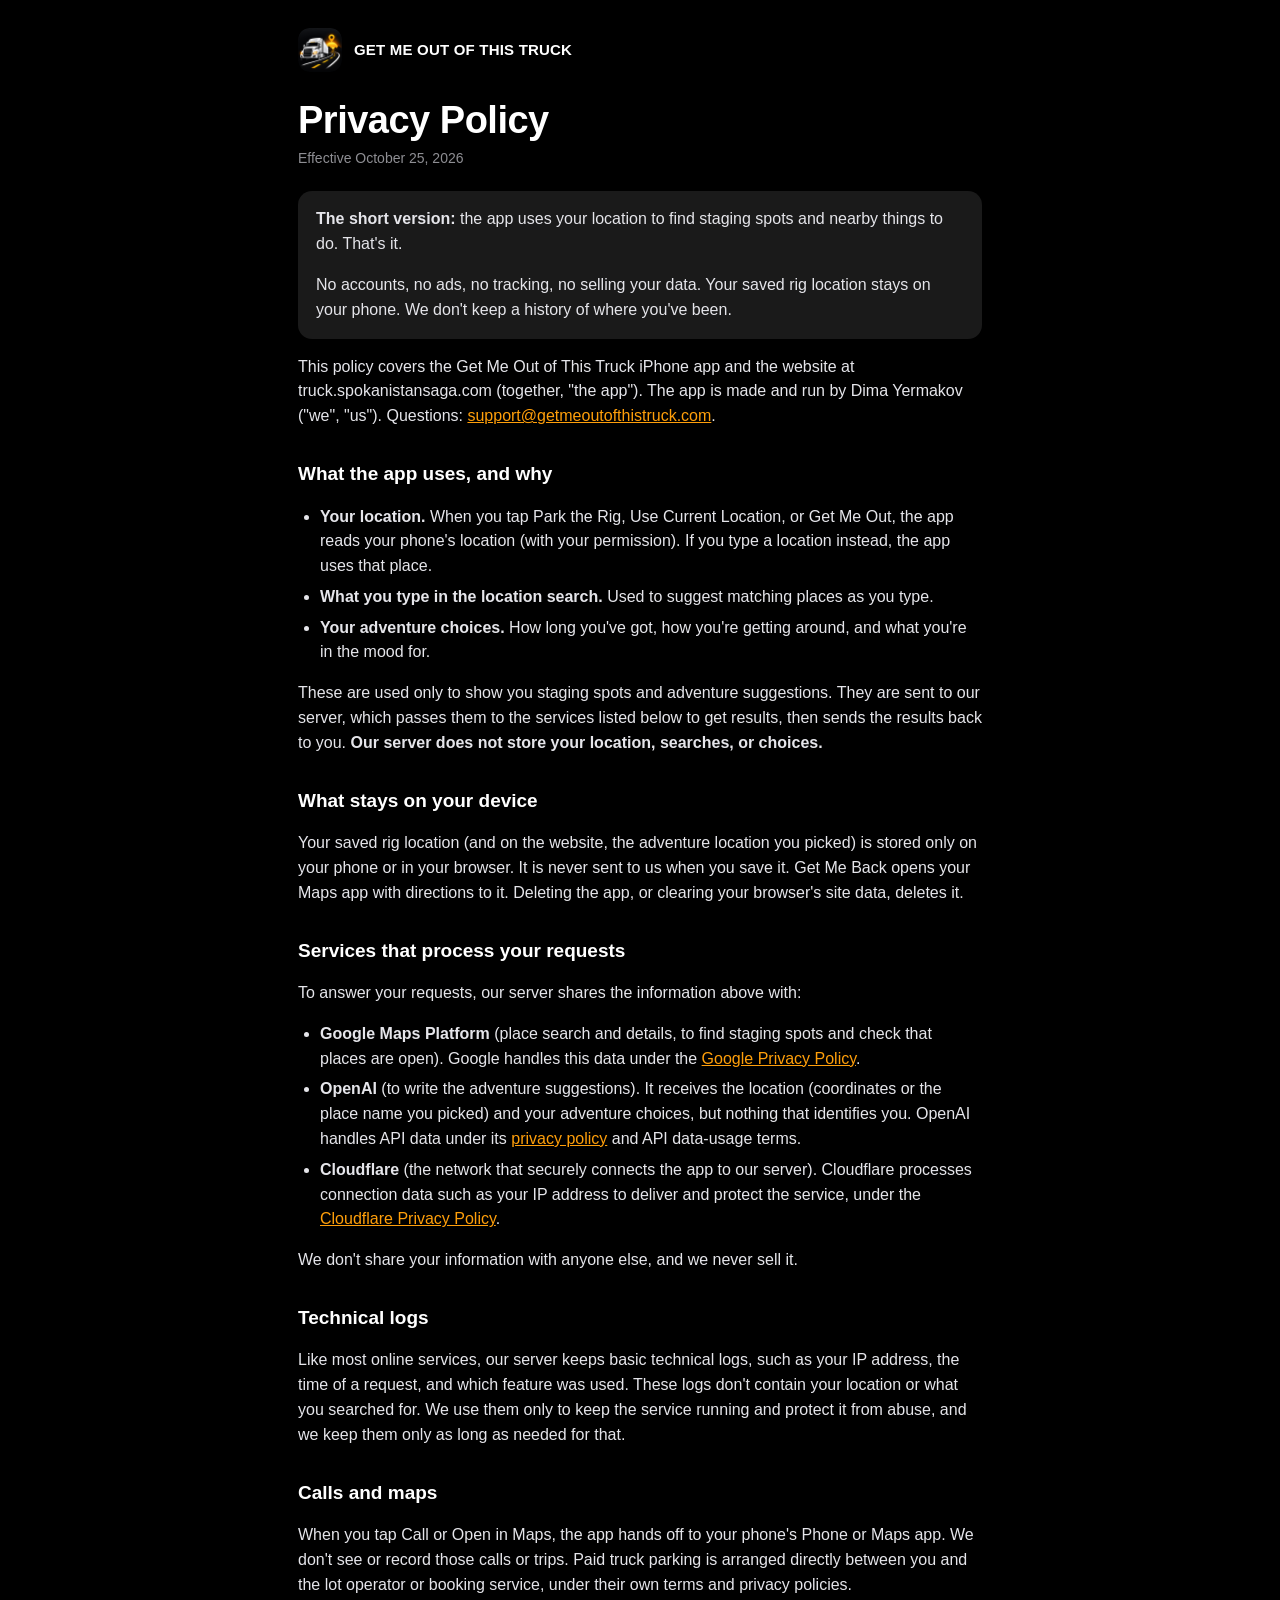
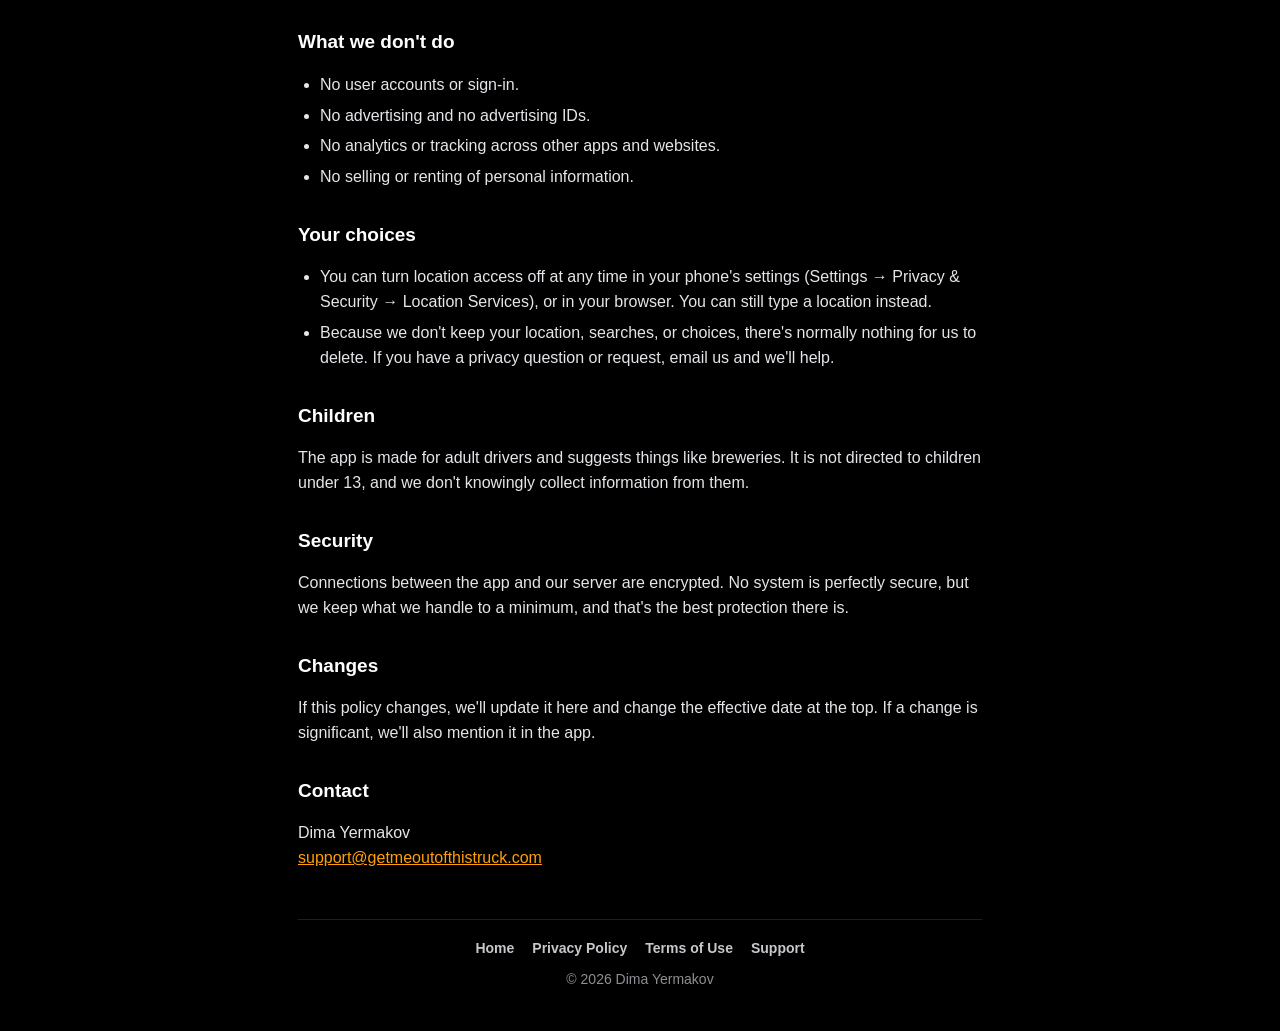
==== privacy/index.html @ ccf6502c "Add getmeoutofthistruck.com site: landing, privacy, terms, support Static pages for the Get Me Out o" ====
<!DOCTYPE html>
<html lang="en">
<head>
    <meta charset="UTF-8">
    <meta name="viewport" content="width=device-width, initial-scale=1.0, viewport-fit=cover">
    <title>Privacy Policy · Get Me Out of This Truck</title>
    <meta name="description" content="How Get Me Out of This Truck handles your information.">
    <meta name="theme-color" content="#000000">
    <link rel="icon" type="image/png" sizes="32x32" href="../icons/favicon-32.png">
    <link rel="apple-touch-icon" href="../icons/apple-touch-icon.png">
    <link rel="stylesheet" href="../style.css">
</head>

<body>
<main class="page doc">

    <a class="site-header" href="../">
        <img src="../icons/logo.png" alt="">
        <span>GET ME OUT OF THIS TRUCK</span>
    </a>

    <h1>Privacy Policy</h1>
    <p class="updated">Effective October 25, 2026</p>

    <div class="summary">
        <p><strong>The short version:</strong> the app uses your location to find staging spots and nearby things to do. That's it.</p>
        <p>No accounts, no ads, no tracking, no selling your data. Your saved rig location stays on your phone. We don't keep a history of where you've been.</p>
    </div>

    <p>This policy covers the Get Me Out of This Truck iPhone app and the website at truck.spokanistansaga.com (together, "the app"). The app is made and run by Dima Yermakov ("we", "us"). Questions: <a href="mailto:support@getmeoutofthistruck.com">support@getmeoutofthistruck.com</a>.</p>

    <h2>What the app uses, and why</h2>
    <ul>
        <li><strong>Your location.</strong> When you tap Park the Rig, Use Current Location, or Get Me Out, the app reads your phone's location (with your permission). If you type a location instead, the app uses that place.</li>
        <li><strong>What you type in the location search.</strong> Used to suggest matching places as you type.</li>
        <li><strong>Your adventure choices.</strong> How long you've got, how you're getting around, and what you're in the mood for.</li>
    </ul>
    <p>These are used only to show you staging spots and adventure suggestions. They are sent to our server, which passes them to the services listed below to get results, then sends the results back to you. <strong>Our server does not store your location, searches, or choices.</strong></p>

    <h2>What stays on your device</h2>
    <p>Your saved rig location (and on the website, the adventure location you picked) is stored only on your phone or in your browser. It is never sent to us when you save it. Get Me Back opens your Maps app with directions to it. Deleting the app, or clearing your browser's site data, deletes it.</p>

    <h2>Services that process your requests</h2>
    <p>To answer your requests, our server shares the information above with:</p>
    <ul>
        <li><strong>Google Maps Platform</strong> (place search and details, to find staging spots and check that places are open). Google handles this data under the <a href="https://policies.google.com/privacy">Google Privacy Policy</a>.</li>
        <li><strong>OpenAI</strong> (to write the adventure suggestions). It receives the location (coordinates or the place name you picked) and your adventure choices, but nothing that identifies you. OpenAI handles API data under its <a href="https://openai.com/policies/privacy-policy">privacy policy</a> and API data-usage terms.</li>
        <li><strong>Cloudflare</strong> (the network that securely connects the app to our server). Cloudflare processes connection data such as your IP address to deliver and protect the service, under the <a href="https://www.cloudflare.com/privacypolicy/">Cloudflare Privacy Policy</a>.</li>
    </ul>
    <p>We don't share your information with anyone else, and we never sell it.</p>

    <h2>Technical logs</h2>
    <p>Like most online services, our server keeps basic technical logs, such as your IP address, the time of a request, and which feature was used. These logs don't contain your location or what you searched for. We use them only to keep the service running and protect it from abuse, and we keep them only as long as needed for that.</p>

    <h2>Calls and maps</h2>
    <p>When you tap Call or Open in Maps, the app hands off to your phone's Phone or Maps app. We don't see or record those calls or trips. Paid truck parking is arranged directly between you and the lot operator or booking service, under their own terms and privacy policies.</p>

    <h2>What we don't do</h2>
    <ul>
        <li>No user accounts or sign-in.</li>
        <li>No advertising and no advertising IDs.</li>
        <li>No analytics or tracking across other apps and websites.</li>
        <li>No selling or renting of personal information.</li>
    </ul>

    <h2>Your choices</h2>
    <ul>
        <li>You can turn location access off at any time in your phone's settings (Settings → Privacy &amp; Security → Location Services), or in your browser. You can still type a location instead.</li>
        <li>Because we don't keep your location, searches, or choices, there's normally nothing for us to delete. If you have a privacy question or request, email us and we'll help.</li>
    </ul>

    <h2>Children</h2>
    <p>The app is made for adult drivers and suggests things like breweries. It is not directed to children under 13, and we don't knowingly collect information from them.</p>

    <h2>Security</h2>
    <p>Connections between the app and our server are encrypted. No system is perfectly secure, but we keep what we handle to a minimum, and that's the best protection there is.</p>

    <h2>Changes</h2>
    <p>If this policy changes, we'll update it here and change the effective date at the top. If a change is significant, we'll also mention it in the app.</p>

    <h2>Contact</h2>
    <p>Dima Yermakov<br>
    <a href="mailto:support@getmeoutofthistruck.com">support@getmeoutofthistruck.com</a></p>

    <footer class="site-footer">
        <nav>
            <a href="../">Home</a>
            <a href="../privacy/">Privacy Policy</a>
            <a href="../terms/">Terms of Use</a>
            <a href="../support/">Support</a>
        </nav>
        <div>&copy; 2026 Dima Yermakov</div>
    </footer>

</main>
</body>
</html>
---- style.css ----
/* getmeoutofthistruck.com: landing, privacy, terms, support.
   Same black look as the app. No external fonts or scripts. */

* {
    box-sizing: border-box;
}

html,
body {
    margin: 0;
    background: #000;
    color: #fff;
}

body {
    font-family: -apple-system, BlinkMacSystemFont, "Segoe UI", Arial, Helvetica, sans-serif;
    line-height: 1.55;
    -webkit-text-size-adjust: 100%;
}

a {
    color: #ff9f0a;
}

.page {
    max-width: 720px;
    margin: 0 auto;
    padding: max(28px, env(safe-area-inset-top)) 18px max(40px, env(safe-area-inset-bottom));
}

/* Header used on every page */

.site-header {
    display: flex;
    align-items: center;
    gap: 12px;
    margin-bottom: 28px;
    text-decoration: none;
    color: #fff;
}

.site-header img {
    width: 44px;
    height: 44px;
    border-radius: 11px;
}

.site-header span {
    font-weight: 900;
    font-size: 15px;
    letter-spacing: 0.2px;
}

/* Landing */

.hero {
    text-align: center;
    padding: 12px 0 8px;
}

.hero-logo {
    width: 128px;
    height: 128px;
    border-radius: 29px;
}

.hero h1 {
    margin: 18px 0 0;
    font-size: clamp(30px, 8vw, 46px);
    font-weight: 900;
    line-height: 1.05;
    letter-spacing: -1px;
}

.hero p {
    margin: 14px auto 0;
    max-width: 520px;
    color: #8e8e93;
    font-size: 18px;
}

.cta-row {
    display: flex;
    flex-wrap: wrap;
    justify-content: center;
    gap: 12px;
    margin: 28px 0 8px;
}

.cta {
    display: inline-block;
    padding: 14px 22px;
    border-radius: 14px;
    background: #1f1f1f;
    border: 1px solid rgba(255, 255, 255, 0.1);
    color: #fff;
    font-weight: 800;
    text-decoration: none;
}

.cta.primary {
    background: #fff;
    color: #000;
    border-color: #fff;
}

.cta-note {
    text-align: center;
    color: #8e8e93;
    font-size: 14px;
}

.features {
    display: grid;
    gap: 14px;
    margin: 36px 0 0;
}

.feature {
    display: flex;
    gap: 14px;
    align-items: flex-start;
    padding: 16px;
    border-radius: 14px;
    background: #1a1a1a;
}

.feature img {
    flex: none;
    width: 46px;
    height: 46px;
}

.feature h2 {
    margin: 0;
    font-size: 17px;
    font-weight: 900;
}

.feature p {
    margin: 4px 0 0;
    color: #c7c7cc;
    font-size: 15px;
}

.tag {
    color: #ff9f0a;
    font-size: 11px;
    font-weight: 900;
    letter-spacing: 0.3px;
}

/* Documents (privacy, terms, support) */

.doc h1 {
    margin: 0 0 6px;
    font-size: clamp(28px, 7vw, 38px);
    font-weight: 900;
    line-height: 1.1;
    letter-spacing: -0.5px;
}

.doc .updated {
    margin: 0 0 22px;
    color: #8e8e93;
    font-size: 14px;
}

.doc h2 {
    margin: 30px 0 8px;
    font-size: 19px;
    font-weight: 900;
}

.doc p,
.doc li {
    color: #e5e5ea;
    font-size: 16px;
}

.doc ul {
    padding-left: 22px;
}

.doc li {
    margin: 6px 0;
}

.summary {
    padding: 16px 18px;
    border-radius: 14px;
    background: #1a1a1a;
}

.summary p:first-child {
    margin-top: 0;
}

.summary p:last-child {
    margin-bottom: 0;
}

.email-box {
    display: inline-block;
    margin: 4px 0 8px;
    padding: 14px 20px;
    border-radius: 14px;
    background: #ff9f0a;
    color: #000;
    font-weight: 900;
    text-decoration: none;
}

/* Footer used on every page */

.site-footer {
    margin-top: 48px;
    padding-top: 18px;
    border-top: 1px solid rgba(255, 255, 255, 0.12);
    color: #8e8e93;
    font-size: 14px;
    text-align: center;
}

.site-footer nav {
    display: flex;
    flex-wrap: wrap;
    justify-content: center;
    gap: 6px 18px;
    margin-bottom: 10px;
}

.site-footer a {
    color: #c7c7cc;
    text-decoration: none;
    font-weight: 700;
}
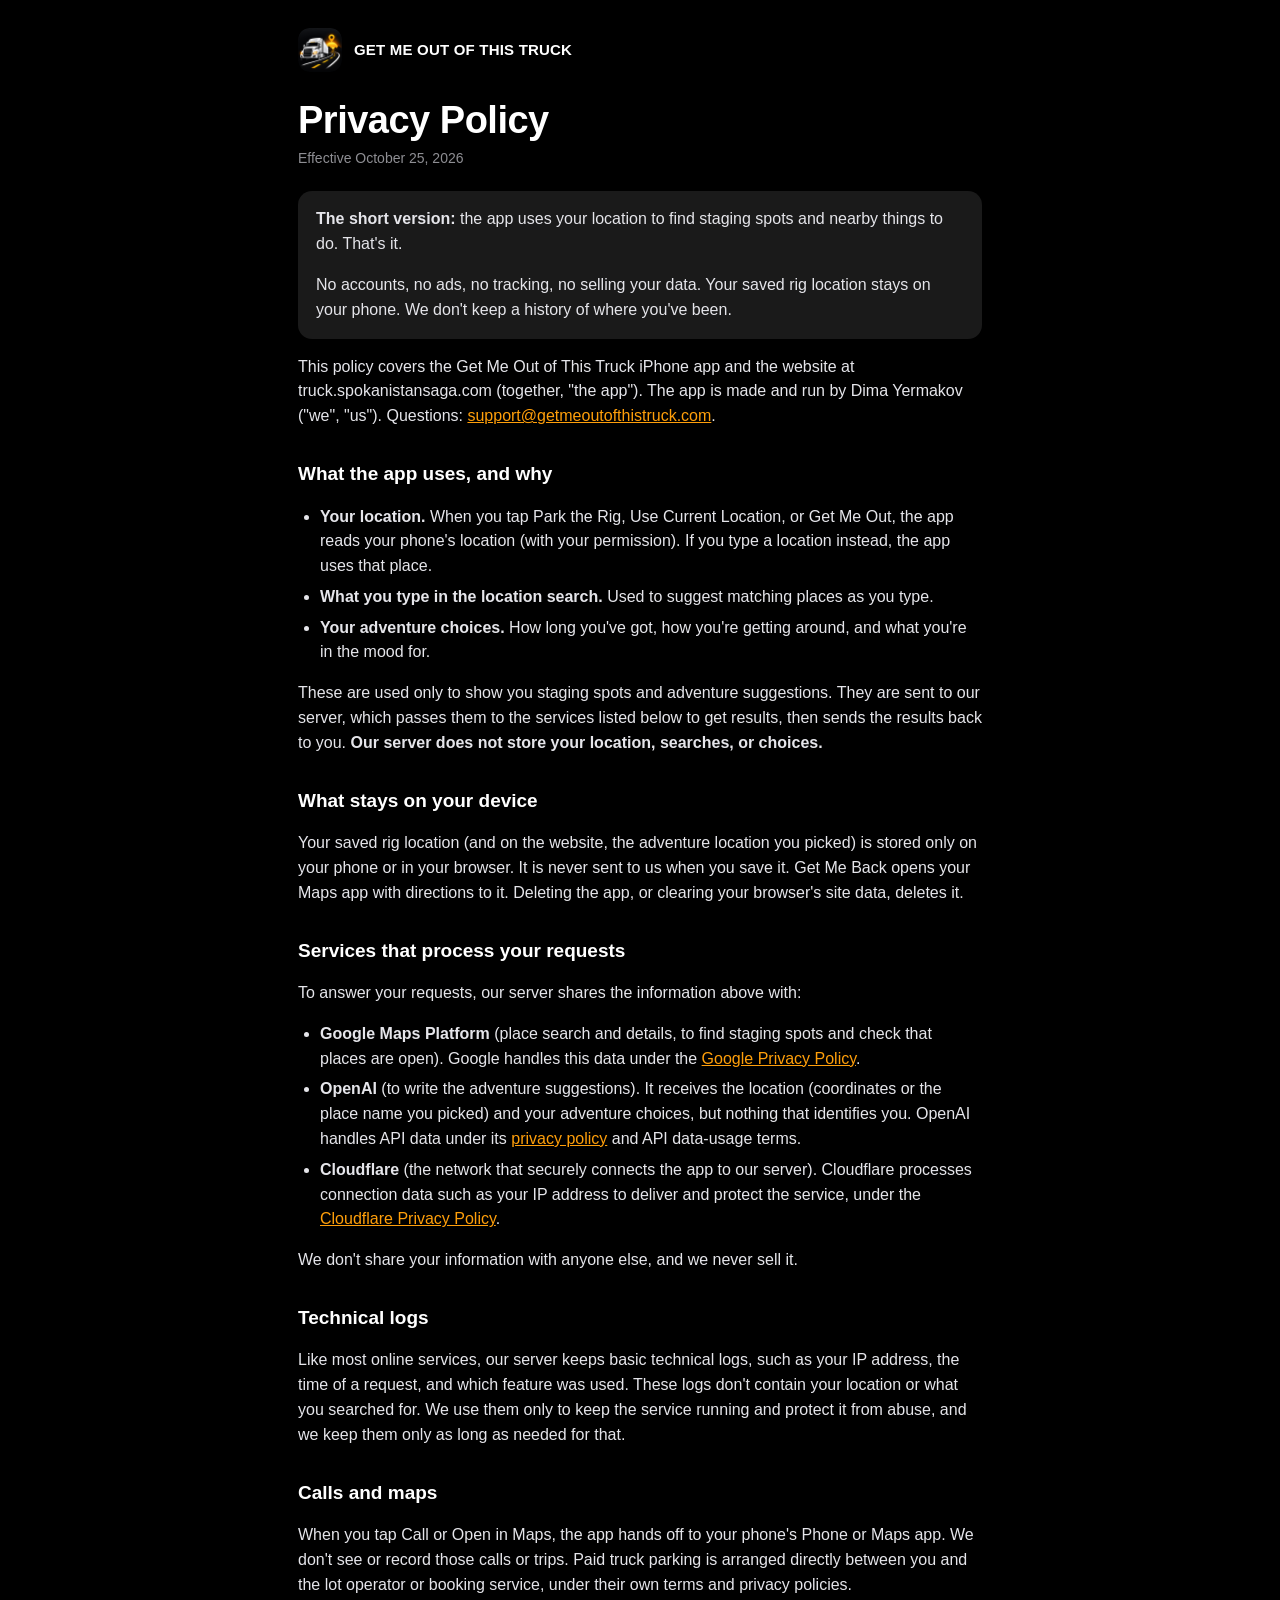
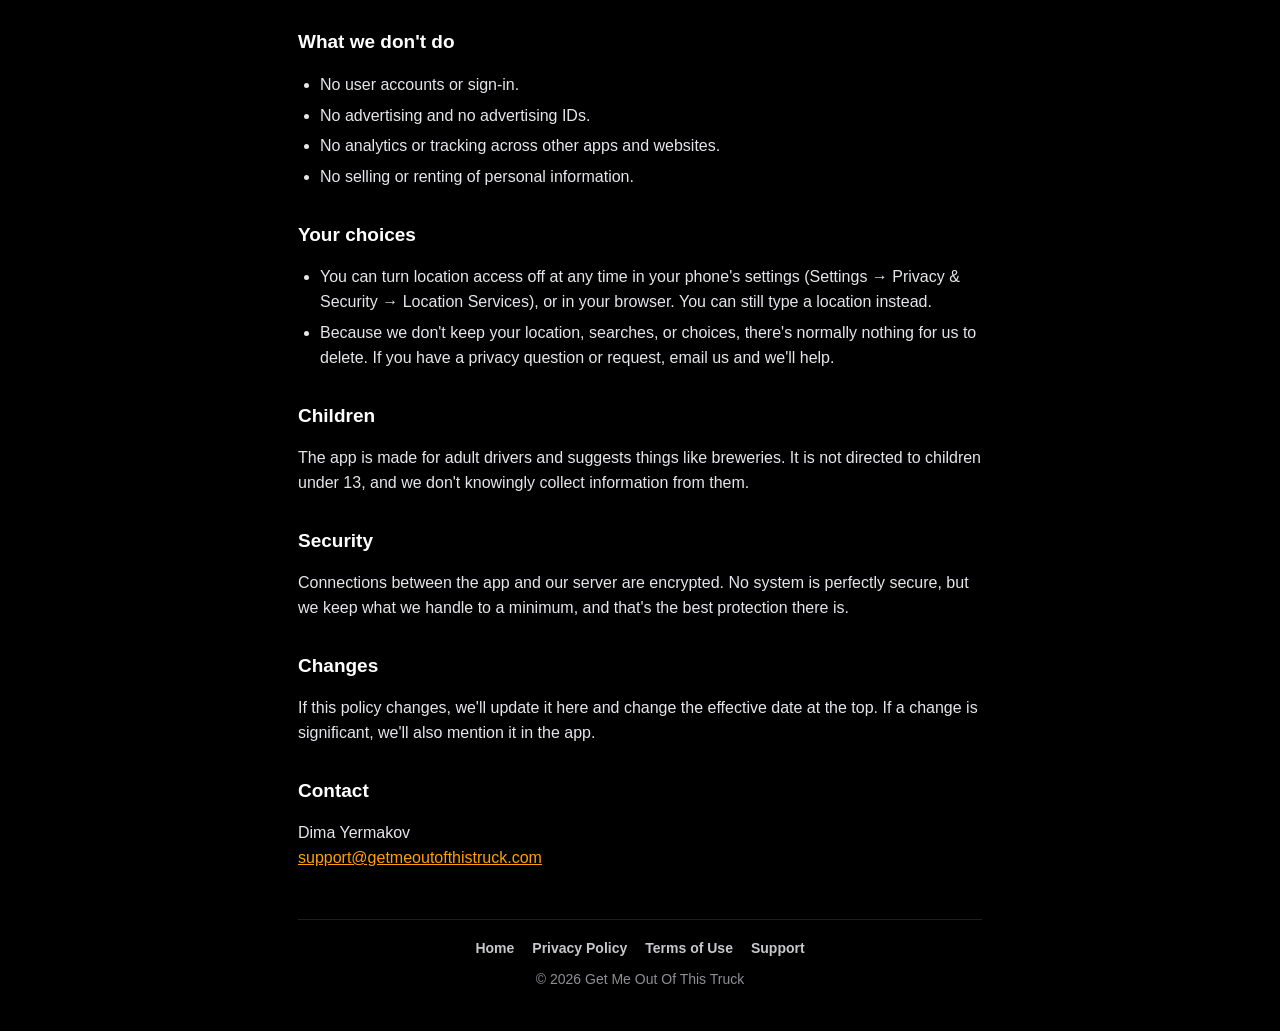
==== commit 89b8b127: "Add "Why this exists" story; copyright to Get Me Out Of This Truck The founder story (signed Dima, S" ====
--- a/privacy/index.html
+++ b/privacy/index.html
@@ -89,7 +89,7 @@
             <a href="../terms/">Terms of Use</a>
             <a href="../support/">Support</a>
         </nav>
-        <div>&copy; 2026 Dima Yermakov</div>
+        <div>&copy; 2026 Get Me Out Of This Truck</div>
     </footer>
 
 </main>
--- a/style.css
+++ b/style.css
@@ -150,6 +150,41 @@
     letter-spacing: 0.3px;
 }
 
+/* Story */
+
+.story {
+    margin: 44px 0 0;
+    padding: 26px 22px;
+    border-radius: 18px;
+    background: linear-gradient(180deg, #1c1408 0%, #121212 55%);
+    border: 1px solid rgba(255, 159, 10, 0.18);
+}
+
+.story h2 {
+    margin: 0 0 14px;
+    font-size: 24px;
+    font-weight: 900;
+    letter-spacing: -0.3px;
+}
+
+.story p {
+    margin: 0 0 14px;
+    color: #e5e5ea;
+    font-size: 17px;
+    line-height: 1.6;
+}
+
+.story-kicker {
+    font-weight: 900;
+    color: #fff !important;
+}
+
+.story-signature {
+    margin: 18px 0 0 !important;
+    color: #ff9f0a !important;
+    font-weight: 800;
+}
+
 /* Documents (privacy, terms, support) */
 
 .doc h1 {
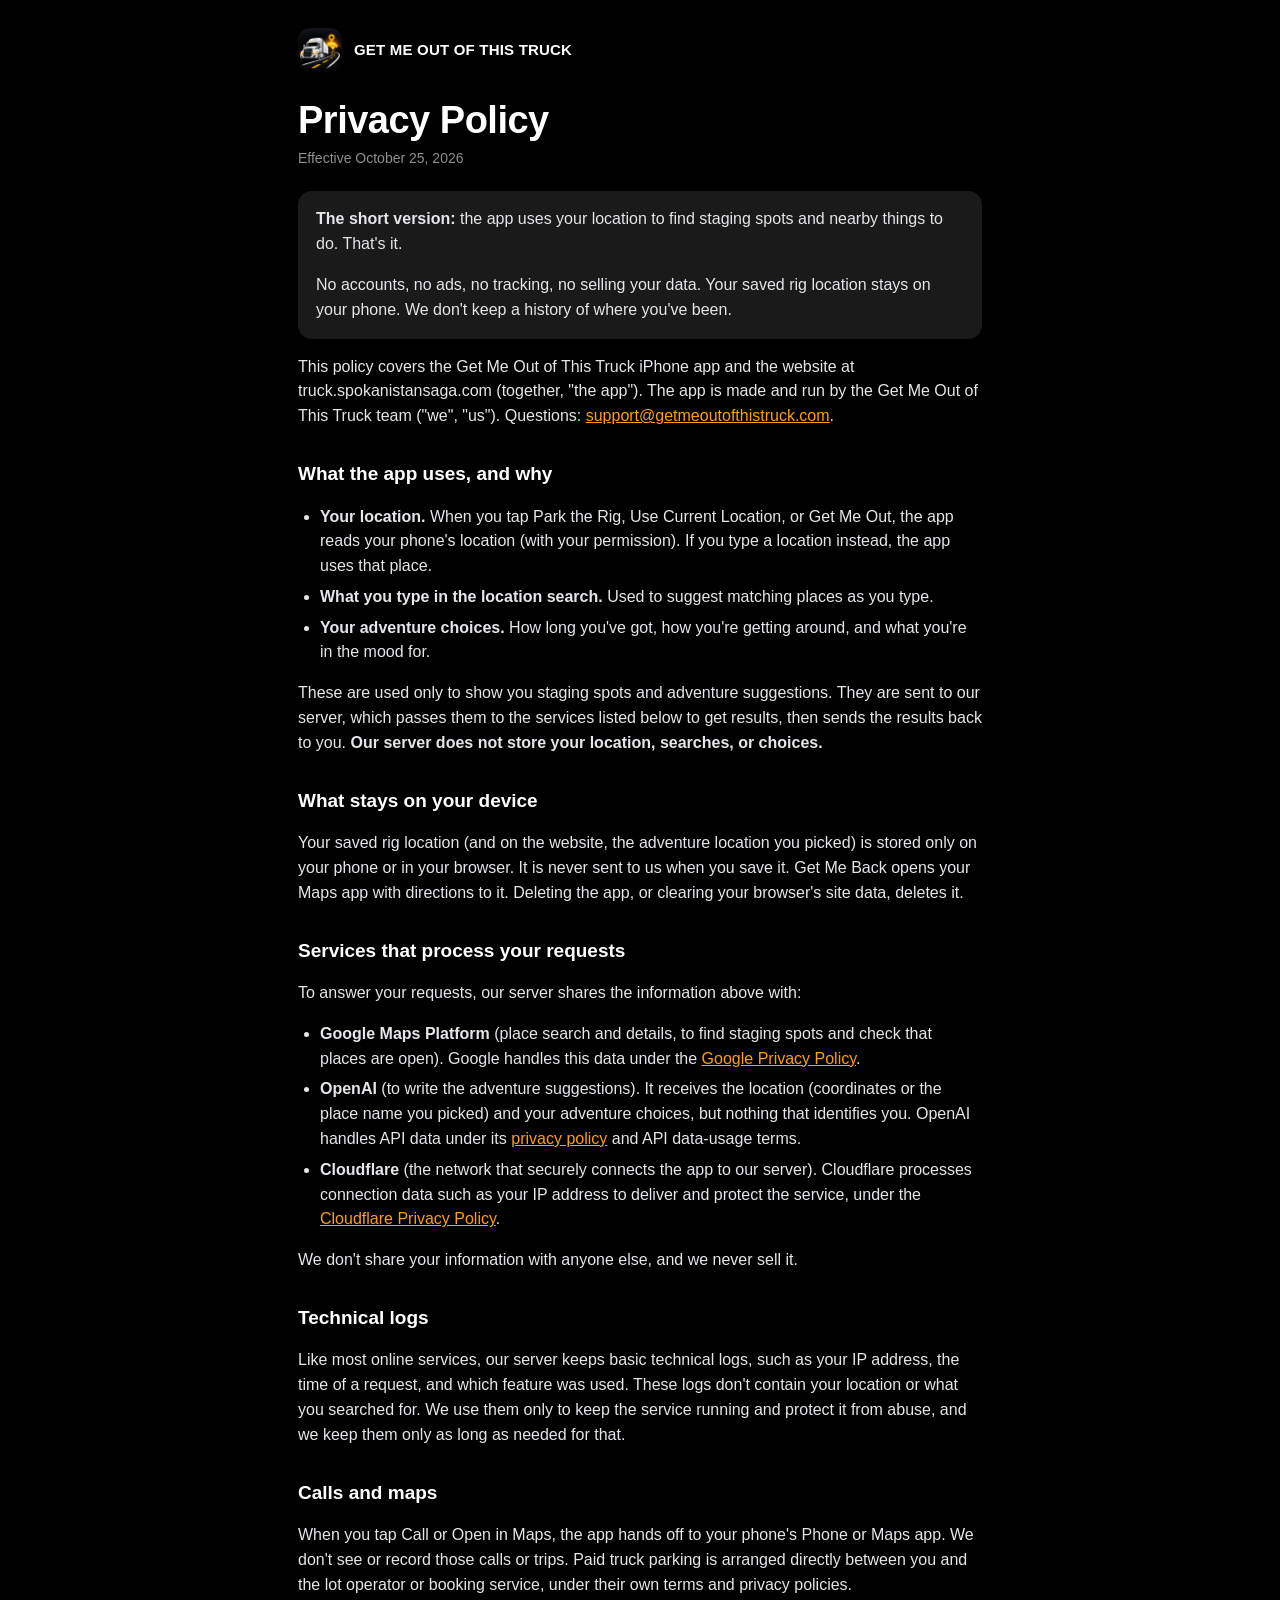
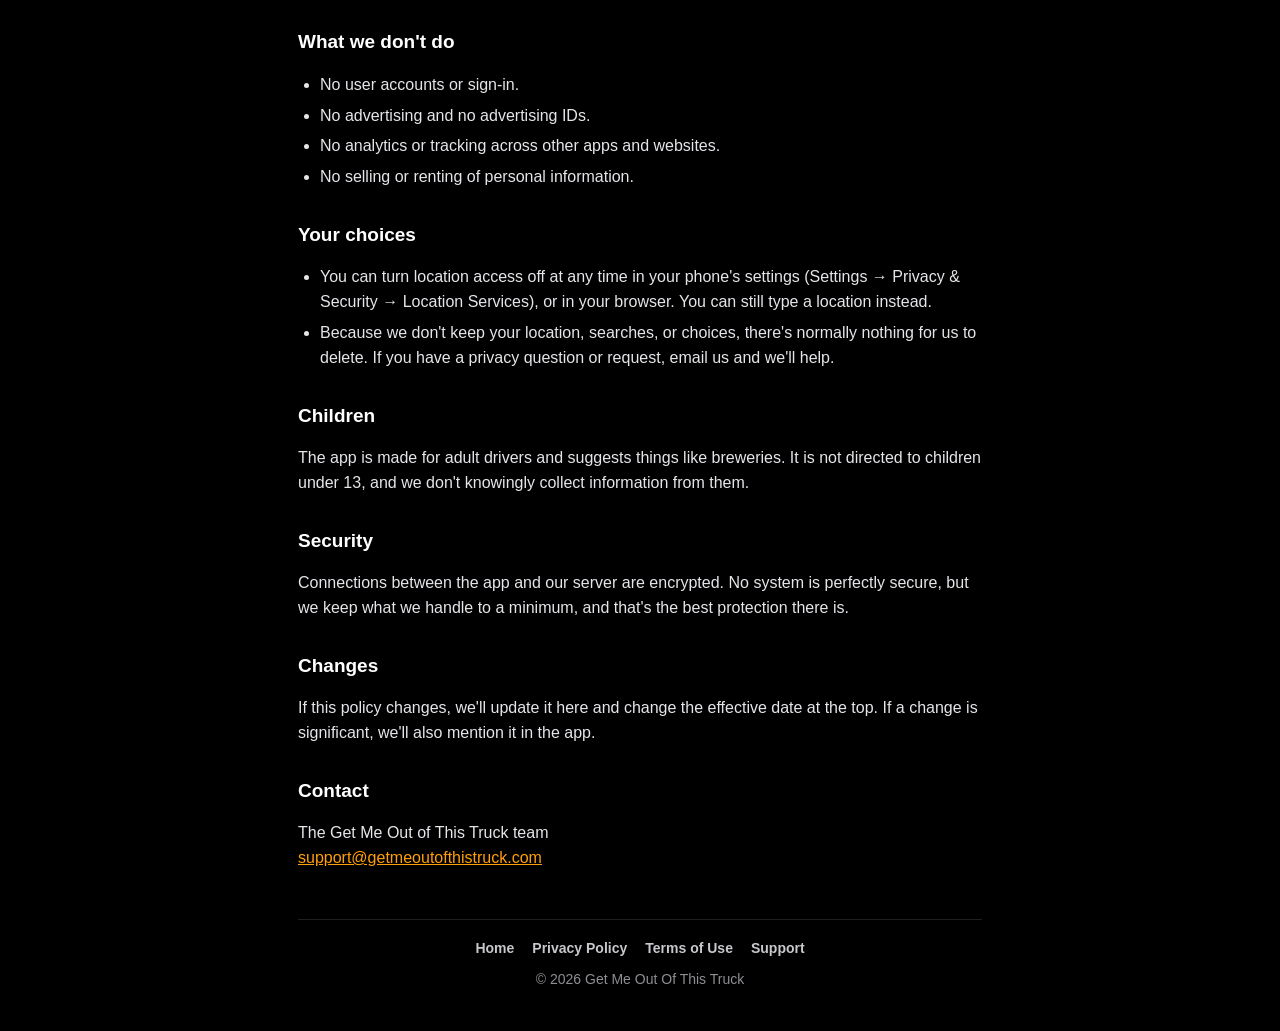
==== commit 5a83bc54: "Use "the Get Me Out of This Truck team" instead of a personal name Privacy Policy and Terms of Use n" ====
--- a/privacy/index.html
+++ b/privacy/index.html
@@ -27,7 +27,7 @@
         <p>No accounts, no ads, no tracking, no selling your data. Your saved rig location stays on your phone. We don't keep a history of where you've been.</p>
     </div>
 
-    <p>This policy covers the Get Me Out of This Truck iPhone app and the website at truck.spokanistansaga.com (together, "the app"). The app is made and run by Dima Yermakov ("we", "us"). Questions: <a href="mailto:support@getmeoutofthistruck.com">support@getmeoutofthistruck.com</a>.</p>
+    <p>This policy covers the Get Me Out of This Truck iPhone app and the website at truck.spokanistansaga.com (together, "the app"). The app is made and run by the Get Me Out of This Truck team ("we", "us"). Questions: <a href="mailto:support@getmeoutofthistruck.com">support@getmeoutofthistruck.com</a>.</p>
 
     <h2>What the app uses, and why</h2>
     <ul>
@@ -79,7 +79,7 @@
     <p>If this policy changes, we'll update it here and change the effective date at the top. If a change is significant, we'll also mention it in the app.</p>
 
     <h2>Contact</h2>
-    <p>Dima Yermakov<br>
+    <p>The Get Me Out of This Truck team<br>
     <a href="mailto:support@getmeoutofthistruck.com">support@getmeoutofthistruck.com</a></p>
 
     <footer class="site-footer">
--- a/style.css
+++ b/style.css
@@ -246,6 +246,51 @@
     text-decoration: none;
 }
 
+/* Support: email OR form */
+
+.contact-options {
+    display: flex;
+    flex-direction: column;
+    align-items: stretch;
+    gap: 14px;
+    max-width: 420px;
+    margin: 6px 0 8px;
+}
+
+.contact-options .email-box,
+.form-button {
+    margin: 0;
+    padding: 15px 20px;
+    border-radius: 14px;
+    font-weight: 900;
+    text-align: center;
+    text-decoration: none;
+}
+
+.form-button {
+    background: #1f1f1f;
+    border: 1px solid rgba(255, 255, 255, 0.12);
+    color: #fff;
+}
+
+.or-divider {
+    display: flex;
+    align-items: center;
+    gap: 12px;
+    padding: 0 30px;
+    color: #8e8e93;
+    font-size: 13px;
+    font-weight: 800;
+}
+
+.or-divider::before,
+.or-divider::after {
+    content: "";
+    flex: 1;
+    height: 1px;
+    background: rgba(255, 255, 255, 0.15);
+}
+
 /* Footer used on every page */
 
 .site-footer {
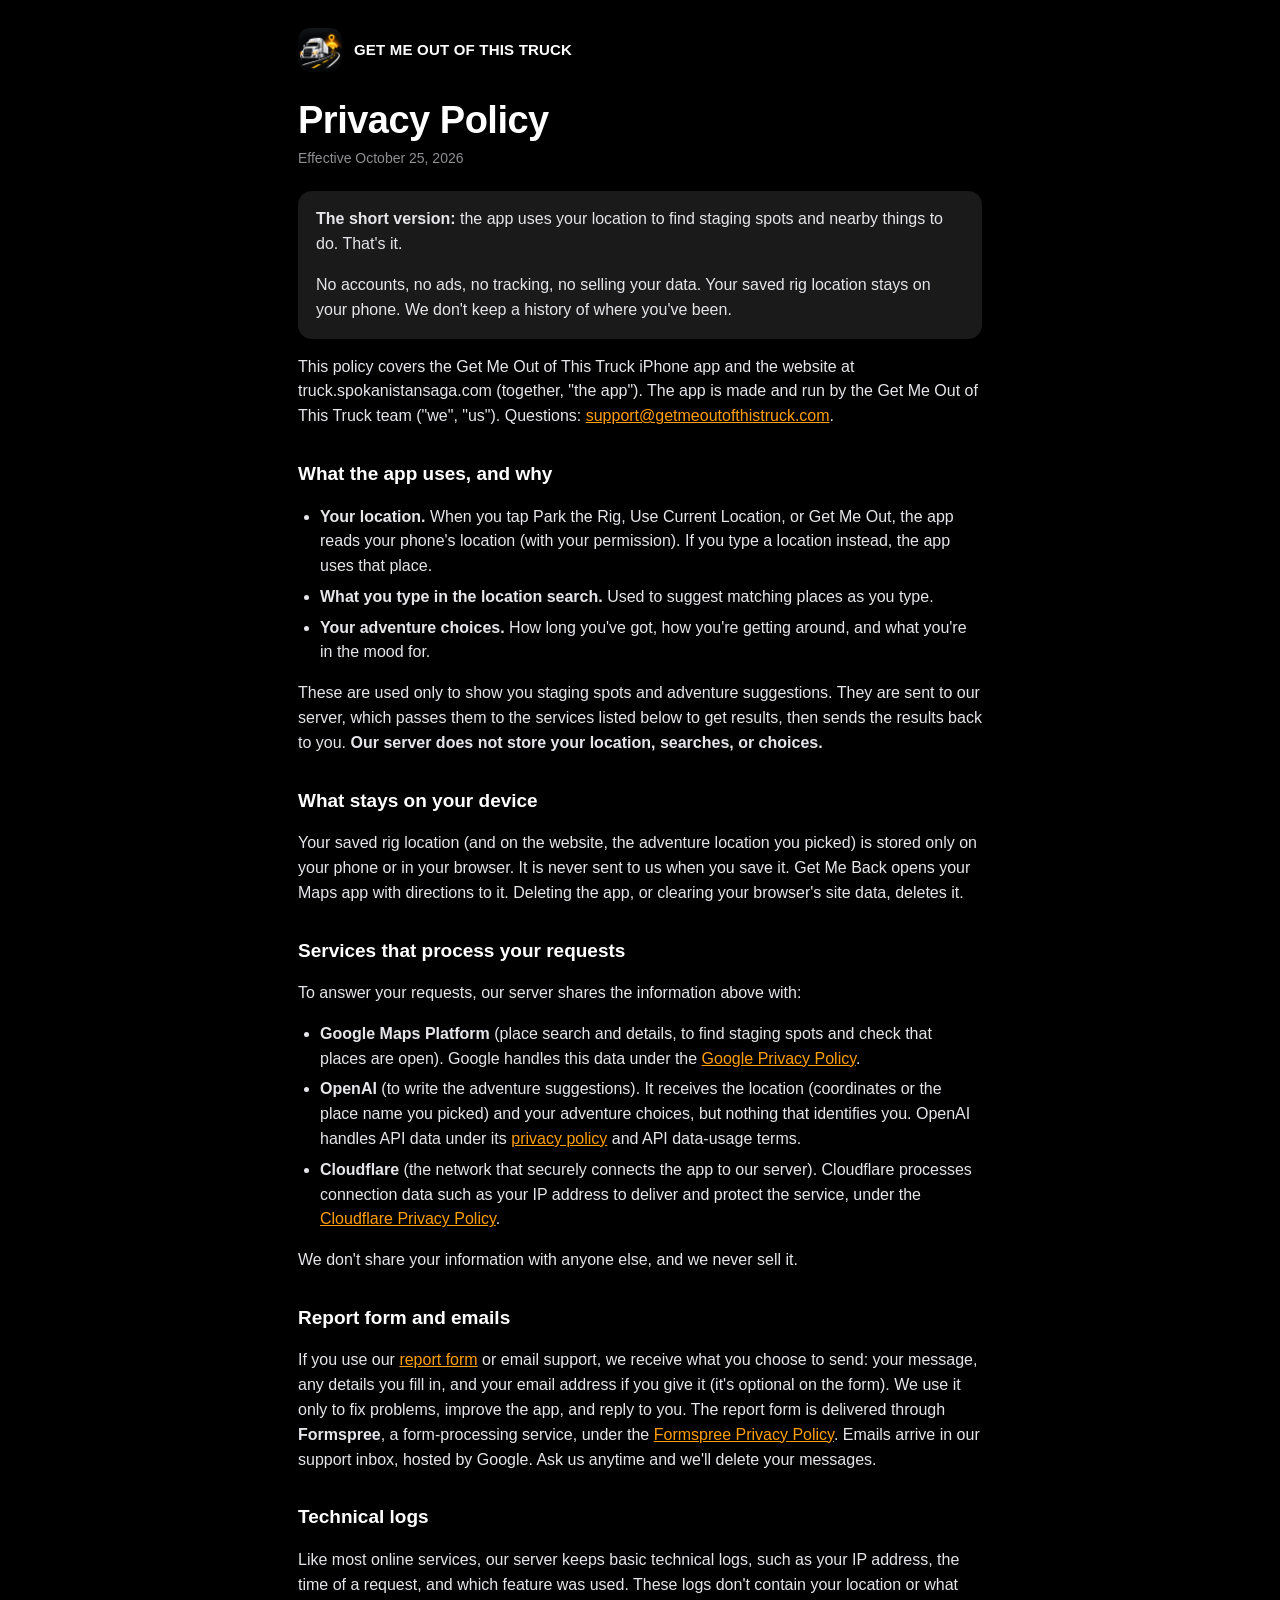
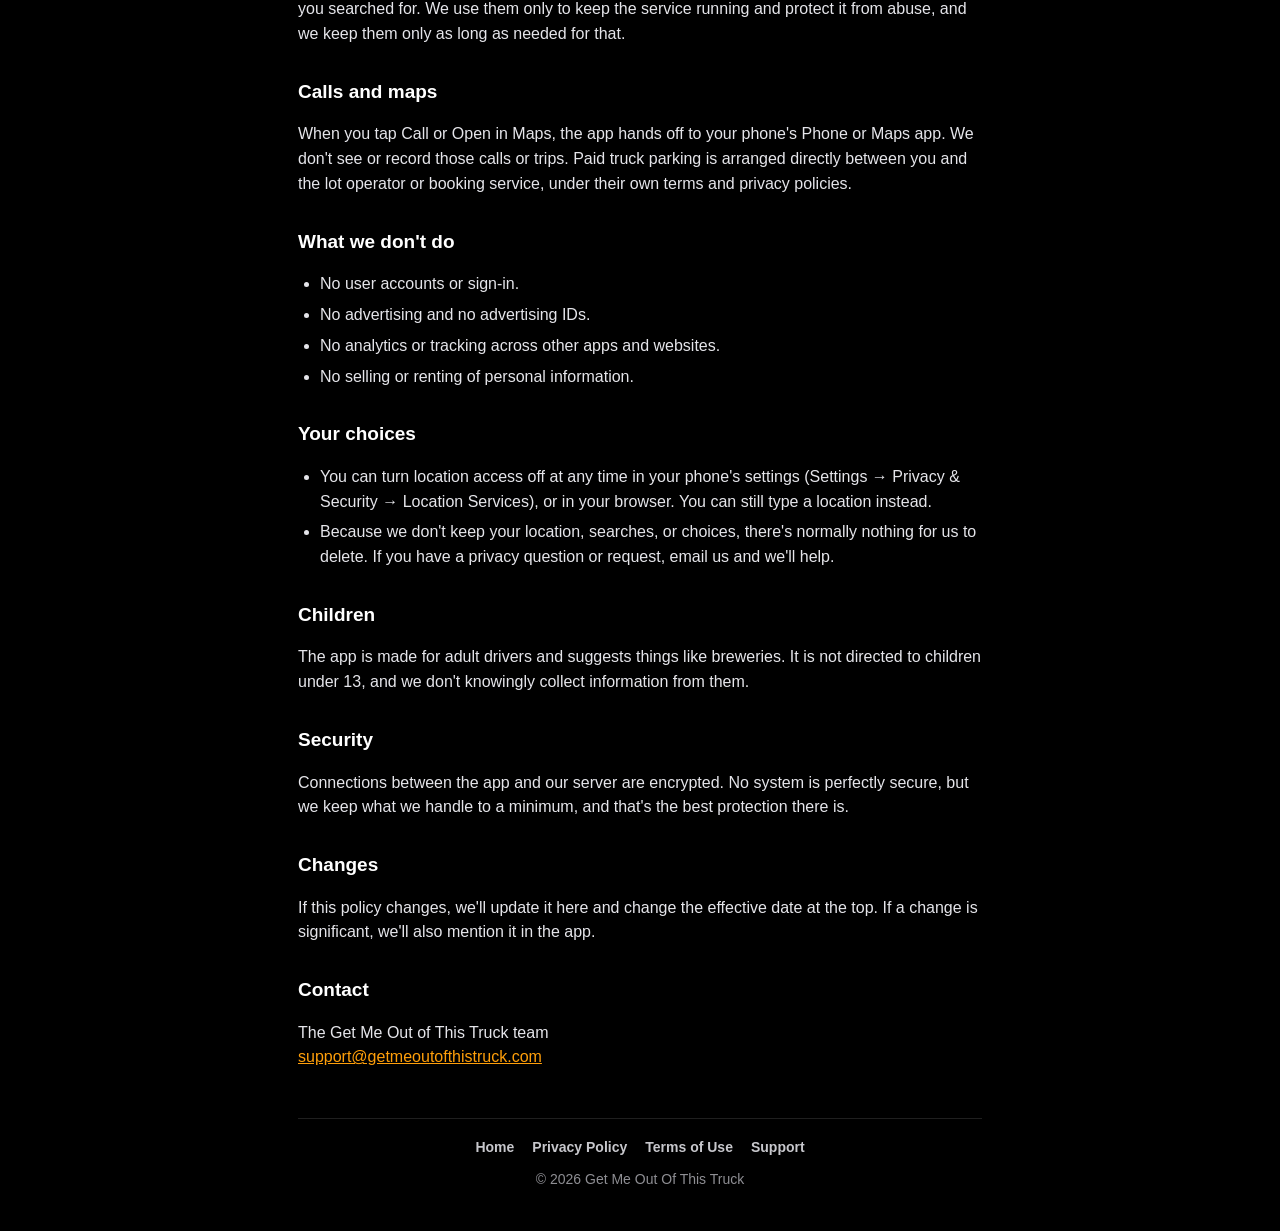
==== commit c2db1ff4: "Report form at /report/, sent via Formspree; privacy policy update Replaces the placeholder with the" ====
--- a/privacy/index.html
+++ b/privacy/index.html
@@ -49,6 +49,9 @@
     </ul>
     <p>We don't share your information with anyone else, and we never sell it.</p>
 
+    <h2>Report form and emails</h2>
+    <p>If you use our <a href="../report/">report form</a> or email support, we receive what you choose to send: your message, any details you fill in, and your email address if you give it (it's optional on the form). We use it only to fix problems, improve the app, and reply to you. The report form is delivered through <strong>Formspree</strong>, a form-processing service, under the <a href="https://formspree.io/legal/privacy-policy">Formspree Privacy Policy</a>. Emails arrive in our support inbox, hosted by Google. Ask us anytime and we'll delete your messages.</p>
+
     <h2>Technical logs</h2>
     <p>Like most online services, our server keeps basic technical logs, such as your IP address, the time of a request, and which feature was used. These logs don't contain your location or what you searched for. We use them only to keep the service running and protect it from abuse, and we keep them only as long as needed for that.</p>
 
--- a/style.css
+++ b/style.css
@@ -291,6 +291,186 @@
     background: rgba(255, 255, 255, 0.15);
 }
 
+/* Report form */
+
+[hidden] {
+    display: none !important;
+}
+
+.report-form {
+    display: flex;
+    flex-direction: column;
+    gap: 22px;
+    margin-top: 8px;
+}
+
+.field {
+    margin: 0;
+    padding: 0;
+    border: 0;
+    min-width: 0;
+}
+
+.field > label,
+.field > legend {
+    display: block;
+    margin: 0 0 8px;
+    padding: 0;
+    color: #fff;
+    font-size: 15px;
+    font-weight: 900;
+}
+
+.optional {
+    display: block;
+    margin-top: 2px;
+    color: #8e8e93;
+    font-size: 13px;
+    font-weight: 500;
+}
+
+.report-form input[type="text"],
+.report-form input[type="email"],
+.report-form textarea {
+    width: 100%;
+    padding: 14px;
+    border: 1px solid #333;
+    border-radius: 12px;
+    background: #0f0f0f;
+    color: #fff;
+    font: inherit;
+    font-size: 16px; /* 16px stops iPhone Safari from zooming in */
+    outline: none;
+}
+
+.report-form textarea {
+    resize: vertical;
+    min-height: 120px;
+    line-height: 1.45;
+}
+
+.report-form input:focus,
+.report-form textarea:focus {
+    border-color: #ff9f0a;
+}
+
+.report-form input::placeholder,
+.report-form textarea::placeholder {
+    color: #666;
+}
+
+.report-form .invalid {
+    border-color: #ff453a;
+}
+
+.field-error {
+    margin: 6px 0 0;
+    color: #ff6961;
+    font-size: 14px;
+}
+
+.chip-group {
+    display: flex;
+    flex-wrap: wrap;
+    gap: 8px;
+}
+
+.chip {
+    position: relative;
+    cursor: pointer;
+}
+
+.chip input {
+    position: absolute;
+    opacity: 0;
+    pointer-events: none;
+}
+
+.chip span {
+    display: inline-block;
+    padding: 10px 14px;
+    border-radius: 999px;
+    background: #212121;
+    border: 1px solid rgba(255, 255, 255, 0.1);
+    color: #fff;
+    font-size: 14px;
+    font-weight: 800;
+    user-select: none;
+}
+
+.chip input:checked + span {
+    background: #fff;
+    color: #000;
+    border-color: #fff;
+}
+
+.chip input:focus-visible + span {
+    outline: 2px solid #ff9f0a;
+    outline-offset: 2px;
+}
+
+.trap {
+    position: absolute;
+    left: -10000px;
+    width: 1px;
+    height: 1px;
+    overflow: hidden;
+}
+
+.submit-button {
+    width: 100%;
+    padding: 16px;
+    border: 0;
+    border-radius: 14px;
+    background: #fff;
+    color: #000;
+    font: inherit;
+    font-size: 17px;
+    font-weight: 900;
+    cursor: pointer;
+}
+
+.submit-button:disabled {
+    opacity: 0.5;
+    cursor: wait;
+}
+
+.form-error {
+    margin: -8px 0 0;
+    padding: 12px 14px;
+    border-radius: 12px;
+    background: rgba(255, 69, 58, 0.12);
+    color: #ffb3ad;
+    font-size: 15px;
+}
+
+.form-fineprint {
+    margin: -8px 0 0;
+    color: #8e8e93;
+    font-size: 13px;
+    text-align: center;
+}
+
+.report-success {
+    margin-top: 8px;
+    padding: 22px;
+    border-radius: 16px;
+    background: linear-gradient(180deg, #1c1408 0%, #121212 70%);
+    border: 1px solid rgba(255, 159, 10, 0.18);
+}
+
+.report-success h2 {
+    margin: 0 0 10px;
+}
+
+.report-success .form-button {
+    width: 100%;
+    margin-top: 6px;
+    font: inherit;
+    font-weight: 900;
+    cursor: pointer;
+}
+
 /* Footer used on every page */
 
 .site-footer {
